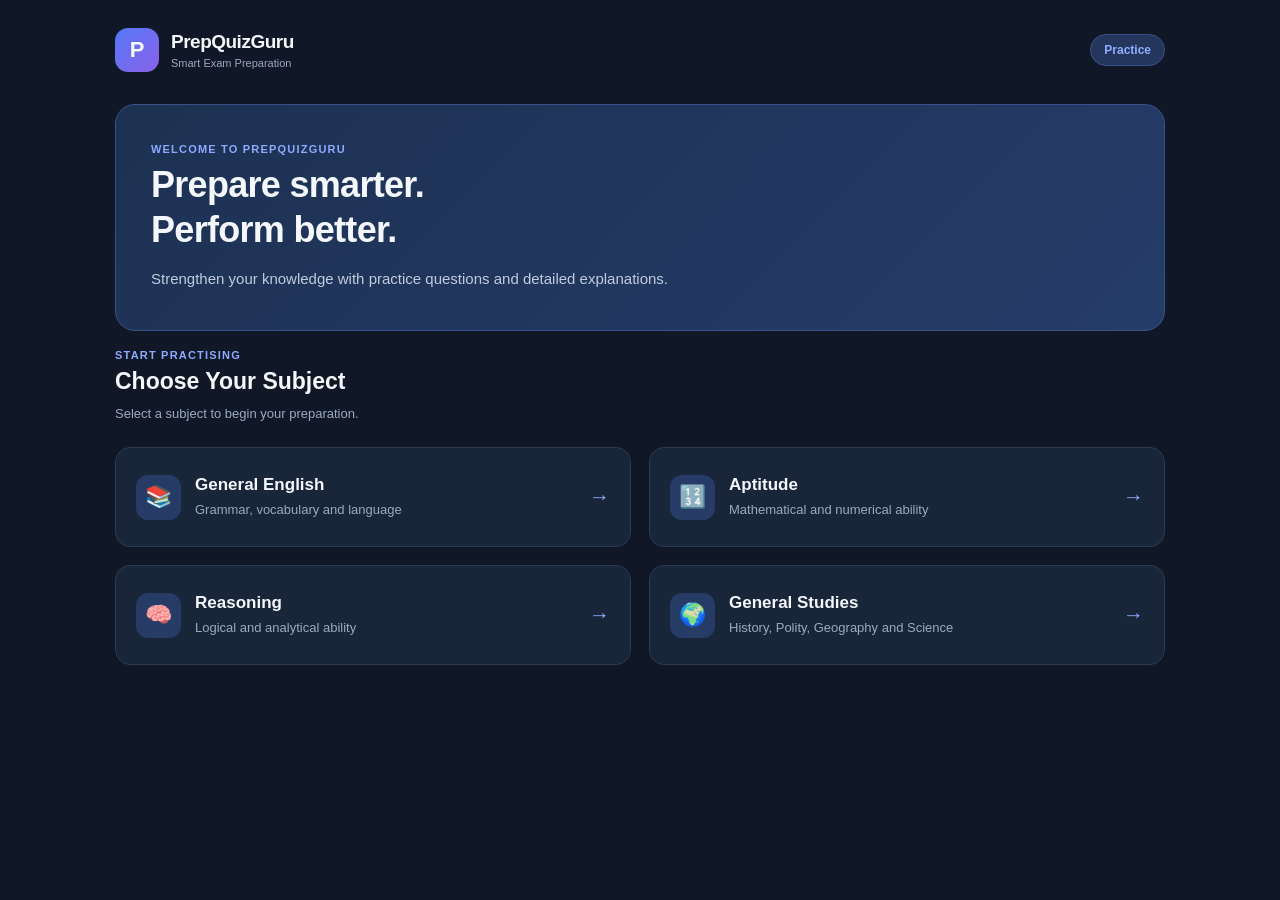
==== index.html @ 75822044 "Revert fullscreen experiment" ====
<head>
    <meta charset="UTF-8">
    <meta name="viewport" content="width=device-width, initial-scale=1.0">
    <meta name="theme-color" content="#101827">

    <title>PrepQuizGuru</title>

    <script src="https://telegram.org/js/telegram-web-app.js"></script>

    <link rel="stylesheet" href="style.css">
</head>
<body>

<div class="app-container">

    <header class="header">
        <div class="brand">
            <div class="brand-icon">P</div>
            <div>
                <h1>PrepQuizGuru</h1>
                <p>Smart Exam Preparation</p>
            </div>
        </div>

        <div class="exam-badge">Practice</div>
    </header>


    <!-- HOME SCREEN -->

    <main id="home-screen">

        <section class="welcome-section">
            <p class="category-label">WELCOME TO PREPQUIZGURU</p>

            <h2>Prepare smarter.<br>Perform better.</h2>

            <p class="welcome-description">
                Strengthen your knowledge with practice questions
                and detailed explanations.
            </p>
        </section>

        <section class="selection-heading">
            <p class="category-label">START PRACTISING</p>
            <h2>Choose Your Subject</h2>
            <p>Select a subject to begin your preparation.</p>
        </section>

        <div class="selection-list">

            <button class="selection-card" data-subject="General English">
                <span class="selection-icon">📚</span>
                <span class="selection-content">
                    <strong>General English</strong>
                    <small>Grammar, vocabulary and language</small>
                </span>
                <span class="selection-arrow">→</span>
            </button>

            <button class="selection-card" data-subject="Aptitude">
                <span class="selection-icon">🔢</span>
                <span class="selection-content">
                    <strong>Aptitude</strong>
                    <small>Mathematical and numerical ability</small>
                </span>
                <span class="selection-arrow">→</span>
            </button>

            <button class="selection-card" data-subject="Reasoning">
                <span class="selection-icon">🧠</span>
                <span class="selection-content">
                    <strong>Reasoning</strong>
                    <small>Logical and analytical ability</small>
                </span>
                <span class="selection-arrow">→</span>
            </button>

            <button class="selection-card" data-subject="General Studies">
                <span class="selection-icon">🌍</span>
                <span class="selection-content">
                    <strong>General Studies</strong>
                    <small>History, Polity, Geography and Science</small>
                </span>
                <span class="selection-arrow">→</span>
            </button>

        </div>

    </main>


    <!-- QUIZ SCREEN -->

    <main id="quiz-screen" class="hidden">

        <section class="quiz-info">
            <div>
                <p class="category-label" id="quiz-category">
                    GENERAL ENGLISH
                </p>
                <h2>Practice Test</h2>
            </div>

            <div class="question-count" id="question-count">
                1 / 10
            </div>
        </section>

        <section class="progress-section">
            <div class="progress-details">
                <span>Progress</span>
                <span id="progress-percent">10%</span>
            </div>

            <div class="progress-track">
                <div id="progress-fill"></div>
            </div>
        </section>

        <section class="question-card">

            <div class="question-number" id="question-number">
                QUESTION 01
            </div>

            <h2 id="question-text">Loading question...</h2>

            <div class="options" id="options-container"></div>

            <div id="feedback-container"></div>

        </section>

        <section class="navigator-section">

            <div class="navigator-heading">
                <h3>Question Navigator</h3>
                <span id="answered-count">0 answered</span>
            </div>

            <div class="question-grid" id="question-grid"></div>

            <div class="navigator-legend">
                <span><i class="dot answered-dot"></i> Answered</span>
                <span><i class="dot current-dot"></i> Current</span>
                <span><i class="dot unanswered-dot"></i> Unanswered</span>
            </div>

        </section>

        <section class="navigation-buttons">

            <button id="previous-btn" class="secondary-btn">
                ← Previous
            </button>

            <button id="next-btn" class="primary-btn">
                Next →
            </button>

        </section>

        <button id="finish-btn" class="finish-btn">
            Submit Test
        </button>

    </main>


    <!-- RESULT SCREEN -->

    <section id="result-screen" class="hidden">

        <div class="result-icon">🏆</div>

        <h2>Test Completed!</h2>

        <p class="result-subtitle">
            Here is your performance summary.
        </p>

        <div class="result-score" id="result-score">0 / 10</div>

        <div class="result-details">

            <div>
                <strong id="correct-count">0</strong>
                <span>Correct</span>
            </div>

            <div>
                <strong id="wrong-count">0</strong>
                <span>Wrong</span>
            </div>

            <div>
                <strong id="unanswered-count">0</strong>
                <span>Unanswered</span>
            </div>

        </div>

        <h3 id="accuracy-text">Accuracy: 0%</h3>

        <button id="review-btn" class="primary-btn">
            Review Answers
        </button>

    </section>

</div>

<script src="app.js"></script>

</body>
</html>
---- style.css ----
:root {
    --background: #101827;
    --card: #192538;
    --card-light: #223249;
    --primary: #5578f7;
    --primary-light: #304b91;
    --text: #f4f7fc;
    --muted: #9baac0;
    --green: #27c58b;
    --red: #f16c78;
    --border: #2c3b50;
}

* {
    margin: 0;
    padding: 0;
    box-sizing: border-box;
}

body {
    background: var(--background);
    color: var(--text);
    font-family: Arial, sans-serif;
    min-height: 100vh;
    padding: 18px;
}

button {
    font-family: inherit;
    cursor: pointer;
}

.app-container {
    width: 100%;
    max-width: 650px;
    margin: auto;
    padding-bottom: 30px;
}

/* Header */

.header {
    display: flex;
    align-items: center;
    justify-content: space-between;
    margin-bottom: 32px;
}

.brand {
    display: flex;
    align-items: center;
    gap: 12px;
}

.brand-icon {
    width: 44px;
    height: 44px;
    background: linear-gradient(135deg, #5578f7, #8a61e9);
    border-radius: 13px;
    display: grid;
    place-items: center;
    font-size: 22px;
    font-weight: bold;
}

.brand h1 {
    font-size: 19px;
    letter-spacing: -0.5px;
}

.brand p {
    color: var(--muted);
    font-size: 11px;
    margin-top: 4px;
}

.exam-badge {
    background: #24365b;
    color: #91adff;
    border: 1px solid #38518a;
    padding: 8px 13px;
    border-radius: 20px;
    font-size: 12px;
    font-weight: bold;
}

/* Quiz information */

.quiz-info {
    display: flex;
    align-items: center;
    justify-content: space-between;
    margin-bottom: 22px;
}

.category-label {
    color: #8eaaff;
    font-size: 11px;
    font-weight: bold;
    letter-spacing: 1.2px;
    margin-bottom: 7px;
}

.quiz-info h2 {
    font-size: 22px;
}

.question-count {
    background: var(--card);
    padding: 9px 13px;
    border-radius: 10px;
    font-size: 13px;
    color: var(--muted);
}

/* Progress */

.progress-section {
    margin-bottom: 24px;
}

.progress-details {
    display: flex;
    justify-content: space-between;
    font-size: 12px;
    color: var(--muted);
    margin-bottom: 9px;
}

.progress-track {
    width: 100%;
    height: 7px;
    background: #28374a;
    border-radius: 20px;
    overflow: hidden;
}

#progress-fill {
    width: 10%;
    height: 100%;
    background: linear-gradient(90deg, #5578f7, #27c58b);
    border-radius: 20px;
    transition: width 0.25s ease;
}

/* Question card */

.question-card {
    background: var(--card);
    border: 1px solid var(--border);
    padding: 23px;
    border-radius: 18px;
    margin-bottom: 25px;
}

.question-number {
    display: inline-block;
    background: #263b65;
    color: #a8bdff;
    padding: 7px 11px;
    border-radius: 7px;
    font-size: 10px;
    font-weight: bold;
    letter-spacing: 1px;
    margin-bottom: 18px;
}

#question-text {
    font-size: 19px;
    line-height: 1.55;
    font-weight: 600;
    margin-bottom: 24px;
}

/* Answer options */

.options {
    display: grid;
    grid-template-columns: 1fr 1fr;
    gap: 12px;
}

.option-btn {
    display: flex;
    align-items: center;
    gap: 11px;
    text-align: left;
    min-height: 58px;
    padding: 12px;
    background: var(--card-light);
    color: var(--text);
    border: 1px solid var(--border);
    border-radius: 12px;
    font-size: 13px;
    transition: 0.2s;
}

.option-btn:hover:not(:disabled) {
    border-color: var(--primary);
    background: #293c5b;
}

.option-letter {
    min-width: 28px;
    height: 28px;
    display: grid;
    place-items: center;
    border-radius: 8px;
    background: #354760;
    font-size: 12px;
    font-weight: bold;
}

.option-btn.selected {
    border: 1px solid var(--primary);
    background: #263c6b;
}

.option-btn.correct {
    border: 1px solid var(--green);
    background: #153d37;
}

.option-btn.wrong {
    border: 1px solid var(--red);
    background: #482b38;
}

.option-btn:disabled {
    cursor: default;
}

/* Feedback */

#feedback-container {
    margin-top: 18px;
}

.feedback-box {
    padding: 15px;
    background: #20354a;
    border: 1px solid var(--border);
    border-radius: 12px;
    line-height: 1.6;
    font-size: 13px;
}

.feedback-box.correct-feedback {
    border-color: var(--green);
}

.feedback-box.wrong-feedback {
    border-color: var(--red);
}

.feedback-title {
    font-weight: bold;
    margin-bottom: 8px;
}

.explanation {
    color: var(--muted);
    margin-top: 9px;
}

/* Question navigator */

.navigator-section {
    background: var(--card);
    border: 1px solid var(--border);
    border-radius: 16px;
    padding: 19px;
    margin-bottom: 20px;
}

.navigator-heading {
    display: flex;
    justify-content: space-between;
    align-items: center;
    margin-bottom: 17px;
}

.navigator-heading h3 {
    font-size: 15px;
}

.navigator-heading span {
    color: var(--muted);
    font-size: 11px;
}

.question-grid {
    display: grid;
    grid-template-columns: repeat(5, 1fr);
    gap: 10px;
}

.question-number-btn {
    height: 42px;
    border-radius: 9px;
    border: 1px solid var(--border);
    background: var(--card-light);
    color: var(--muted);
    font-size: 13px;
    font-weight: bold;
}

.question-number-btn.answered {
    background: #17473c;
    color: #55e0ad;
    border-color: #26775f;
}

.question-number-btn.current {
    background: var(--primary);
    color: white;
    border-color: var(--primary);
}

.navigator-legend {
    display: flex;
    flex-wrap: wrap;
    gap: 15px;
    margin-top: 18px;
    color: var(--muted);
    font-size: 10px;
}

.navigator-legend span {
    display: flex;
    align-items: center;
    gap: 6px;
}

.dot {
    width: 8px;
    height: 8px;
    border-radius: 50%;
    display: inline-block;
}

.answered-dot {
    background: var(--green);
}

.current-dot {
    background: var(--primary);
}

.unanswered-dot {
    background: #66758a;
}

/* Navigation buttons */

.navigation-buttons {
    display: flex;
    gap: 12px;
    margin-bottom: 13px;
}

.primary-btn,
.secondary-btn,
.finish-btn {
    border: none;
    border-radius: 12px;
    min-height: 49px;
    padding: 12px 18px;
    font-size: 13px;
    font-weight: bold;
}

.primary-btn {
    flex: 1;
    background: var(--primary);
    color: white;
}

.primary-btn:disabled,
.secondary-btn:disabled {
    opacity: 0.4;
    cursor: not-allowed;
}

.secondary-btn {
    flex: 1;
    background: var(--card-light);
    color: var(--text);
    border: 1px solid var(--border);
}

.finish-btn {
    width: 100%;
    background: #17473c;
    color: #55e0ad;
    border: 1px solid #26775f;
}

/* Result screen */

#result-screen {
    text-align: center;
    background: var(--card);
    border: 1px solid var(--border);
    border-radius: 20px;
    padding: 30px 20px;
}

.result-icon {
    font-size: 55px;
    margin-bottom: 15px;
}

#result-screen h2 {
    font-size: 24px;
}

.result-subtitle {
    color: var(--muted);
    font-size: 13px;
    margin-top: 9px;
}

.result-score {
    font-size: 38px;
    font-weight: bold;
    margin: 28px 0;
    color: #8eaaff;
}

.result-details {
    display: grid;
    grid-template-columns: repeat(3, 1fr);
    gap: 9px;
    margin-bottom: 25px;
}

.result-details div {
    background: var(--card-light);
    border-radius: 12px;
    padding: 14px 5px;
}

.result-details strong {
    display: block;
    font-size: 22px;
    margin-bottom: 6px;
}

.result-details span {
    font-size: 10px;
    color: var(--muted);
}

#accuracy-text {
    margin-bottom: 22px;
    font-size: 17px;
}

.hidden {
    display: none !important;
}

/* Small screens */

@media (max-width: 420px) {
    body {
        padding: 13px;
    }

    .question-card {
        padding: 17px;
    }

    #question-text {
        font-size: 17px;
    }

    .option-btn {
        font-size: 12px;
        padding: 10px 8px;
    }

    .question-grid {
        gap: 7px;
    }

    .question-number-btn {
        height: 39px;
    }
}

/* =================================
   HOME AND EXAM SELECTION SCREENS
================================= */

.welcome-section {
    background: linear-gradient(135deg, #1d3152, #263c69);
    border: 1px solid #38518a;
    border-radius: 20px;
    padding: 27px 22px;
    margin-bottom: 18px;
}

.welcome-section h2 {
    font-size: 29px;
    line-height: 1.25;
    margin-bottom: 14px;
    letter-spacing: -0.7px;
}

.welcome-description {
    color: #c0cce0;
    font-size: 13px;
    line-height: 1.7;
}

.home-features {
    display: grid;
    grid-template-columns: repeat(3, 1fr);
    gap: 9px;
    margin-bottom: 22px;
}

.feature-item {
    background: var(--card);
    border: 1px solid var(--border);
    border-radius: 12px;
    padding: 14px 7px;
    text-align: center;
}

.feature-item strong {
    display: block;
    font-size: 22px;
    margin-bottom: 9px;
}

.feature-item span {
    color: var(--muted);
    font-size: 10px;
    line-height: 1.4;
}


/* Selection headings */

.selection-heading {
    margin-bottom: 23px;
}

.selection-heading h2 {
    font-size: 23px;
    margin-bottom: 9px;
}

.selection-heading > p:last-child {
    color: var(--muted);
    font-size: 13px;
    line-height: 1.6;
}


/* Exam and subject cards */

.selection-list {
    display: grid;
    gap: 13px;
    margin-bottom: 22px;
}

.selection-card {
    display: flex;
    align-items: center;
    width: 100%;
    min-height: 82px;
    padding: 15px;
    gap: 14px;
    background: var(--card);
    color: var(--text);
    border: 1px solid var(--border);
    border-radius: 15px;
    text-align: left;
    transition: 0.2s ease;
}

.selection-card:hover {
    border-color: var(--primary);
    background: var(--card-light);
    transform: translateY(-2px);
}

.selection-icon {
    width: 45px;
    height: 45px;
    min-width: 45px;
    display: grid;
    place-items: center;
    background: #263b65;
    border-radius: 12px;
    font-size: 22px;
}

.selection-content {
    display: flex;
    flex-direction: column;
    gap: 6px;
    flex: 1;
}

.selection-content strong {
    font-size: 15px;
}

.selection-content small {
    color: var(--muted);
    font-size: 11px;
    line-height: 1.4;
}

.selection-arrow {
    color: #8eaaff;
    font-size: 21px;
}

.coming-soon {
    color: #f0c674 !important;
    font-weight: bold;
}


/* Back buttons */

.back-btn {
    width: 100%;
    margin-top: 3px;
}


/* Mobile adjustments */

@media (max-width: 420px) {

    .welcome-section {
        padding: 23px 17px;
    }

    .welcome-section h2 {
        font-size: 26px;
    }

    .home-features {
        gap: 7px;
    }

    .feature-item {
        padding: 12px 5px;
    }

    .feature-item span {
        font-size: 9px;
    }

    .selection-card {
        padding: 13px;
        gap: 11px;
    }

    .selection-content strong {
        font-size: 14px;
    }
}

/* =================================
   DESKTOP LAYOUT
================================= */

@media (min-width: 480px) {

    body {
        padding: 28px 36px;
    }

    .app-container {
        max-width: 1050px;
    }

    .welcome-section {
        padding: 38px 35px;
    }

    .welcome-section h2 {
        font-size: 36px;
    }

    .welcome-description {
        font-size: 15px;
        max-width: 700px;
    }

    .selection-list {
        grid-template-columns: repeat(2, minmax(0, 1fr));
        gap: 18px;
    }

    .selection-card {
        min-height: 100px;
        padding: 20px;
    }

    .selection-content strong {
        font-size: 17px;
    }

    .selection-content small {
        font-size: 13px;
    }

    .question-grid {
        grid-template-columns: repeat(10, minmax(0, 1fr));
        gap: 10px;
    }

    .question-number-btn {
        height: 46px;
    }

    .question-card {
        padding: 30px;
    }

    #question-text {
        font-size: 21px;
    }

    .option-btn {
        min-height: 65px;
        padding: 15px;
        font-size: 15px;
    }

    .primary-btn,
    .secondary-btn,
    .finish-btn {
        min-height: 54px;
        font-size: 14px;
    }
}
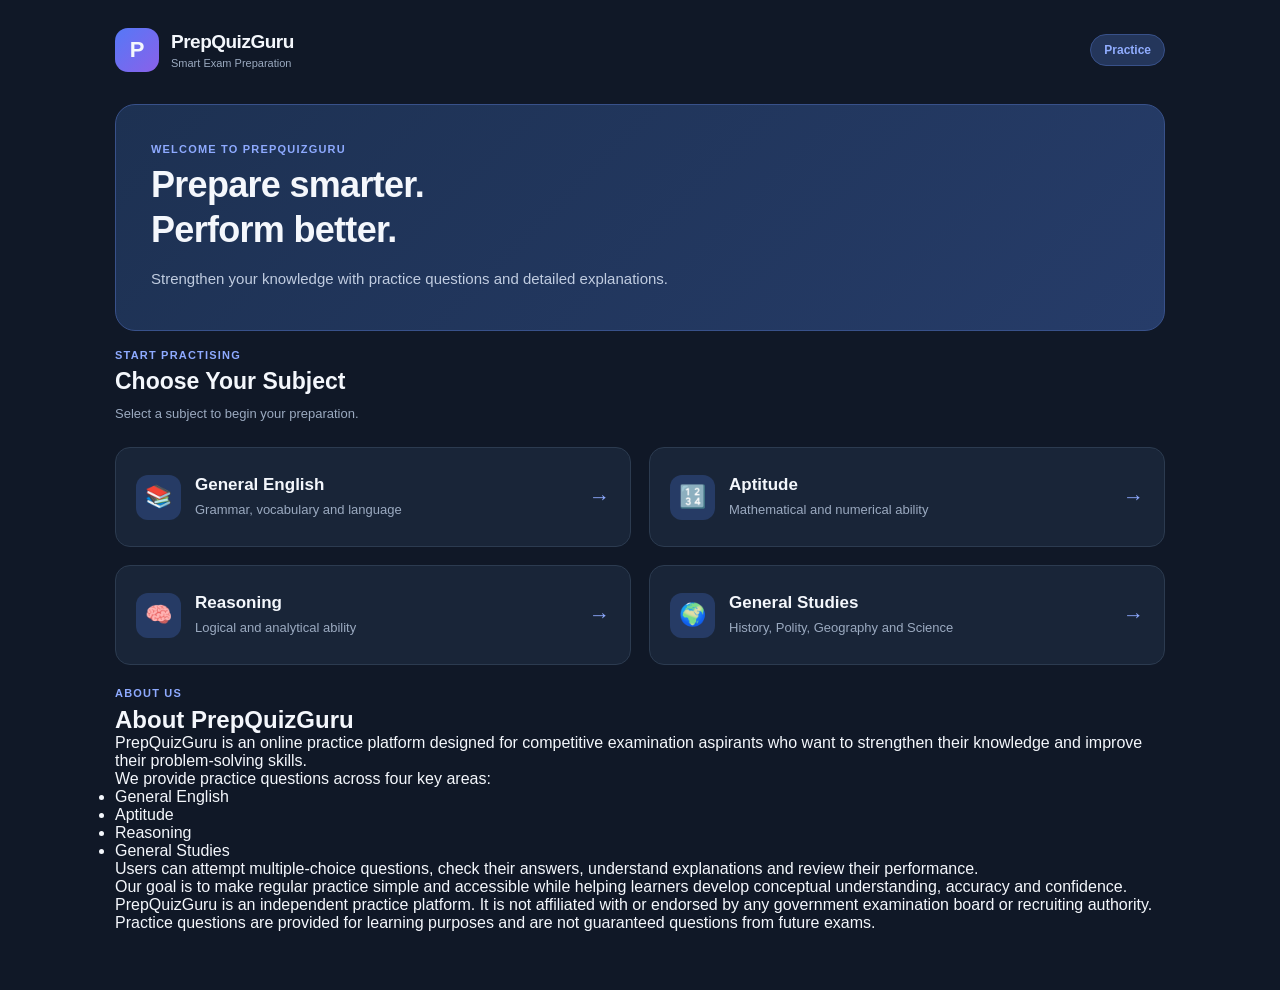
==== commit 363d7304: "added about section" ====
--- a/index.html
+++ b/index.html
@@ -86,6 +86,48 @@
             </button>
 
         </div>
+        
+        <!-- ABOUT PREPQUIZGURU -->
+        <section class="about-section">
+            <p class="category-label">ABOUT US</p>
+            <h2>About PrepQuizGuru</h2>
+
+            <p>
+                PrepQuizGuru is an online practice platform designed
+                for competitive examination aspirants who want to
+                strengthen their knowledge and improve their
+                problem-solving skills.
+            </p>
+
+            <p>We provide practice questions across four key areas:</p>
+
+            <ul>
+                <li>General English</li>
+                <li>Aptitude</li>
+                <li>Reasoning</li>
+                <li>General Studies</li>
+            </ul>
+
+            <p>
+                Users can attempt multiple-choice questions, check
+                their answers, understand explanations and review
+                their performance.
+            </p>
+
+            <p>
+                Our goal is to make regular practice simple and
+                accessible while helping learners develop conceptual
+                understanding, accuracy and confidence.
+            </p>
+
+            <p class="about-disclaimer">
+                PrepQuizGuru is an independent practice platform.
+                It is not affiliated with or endorsed by any
+                government examination board or recruiting authority.
+                Practice questions are provided for learning purposes
+                and are not guaranteed questions from future exams.
+            </p>
+        </section>
 
     </main>
 
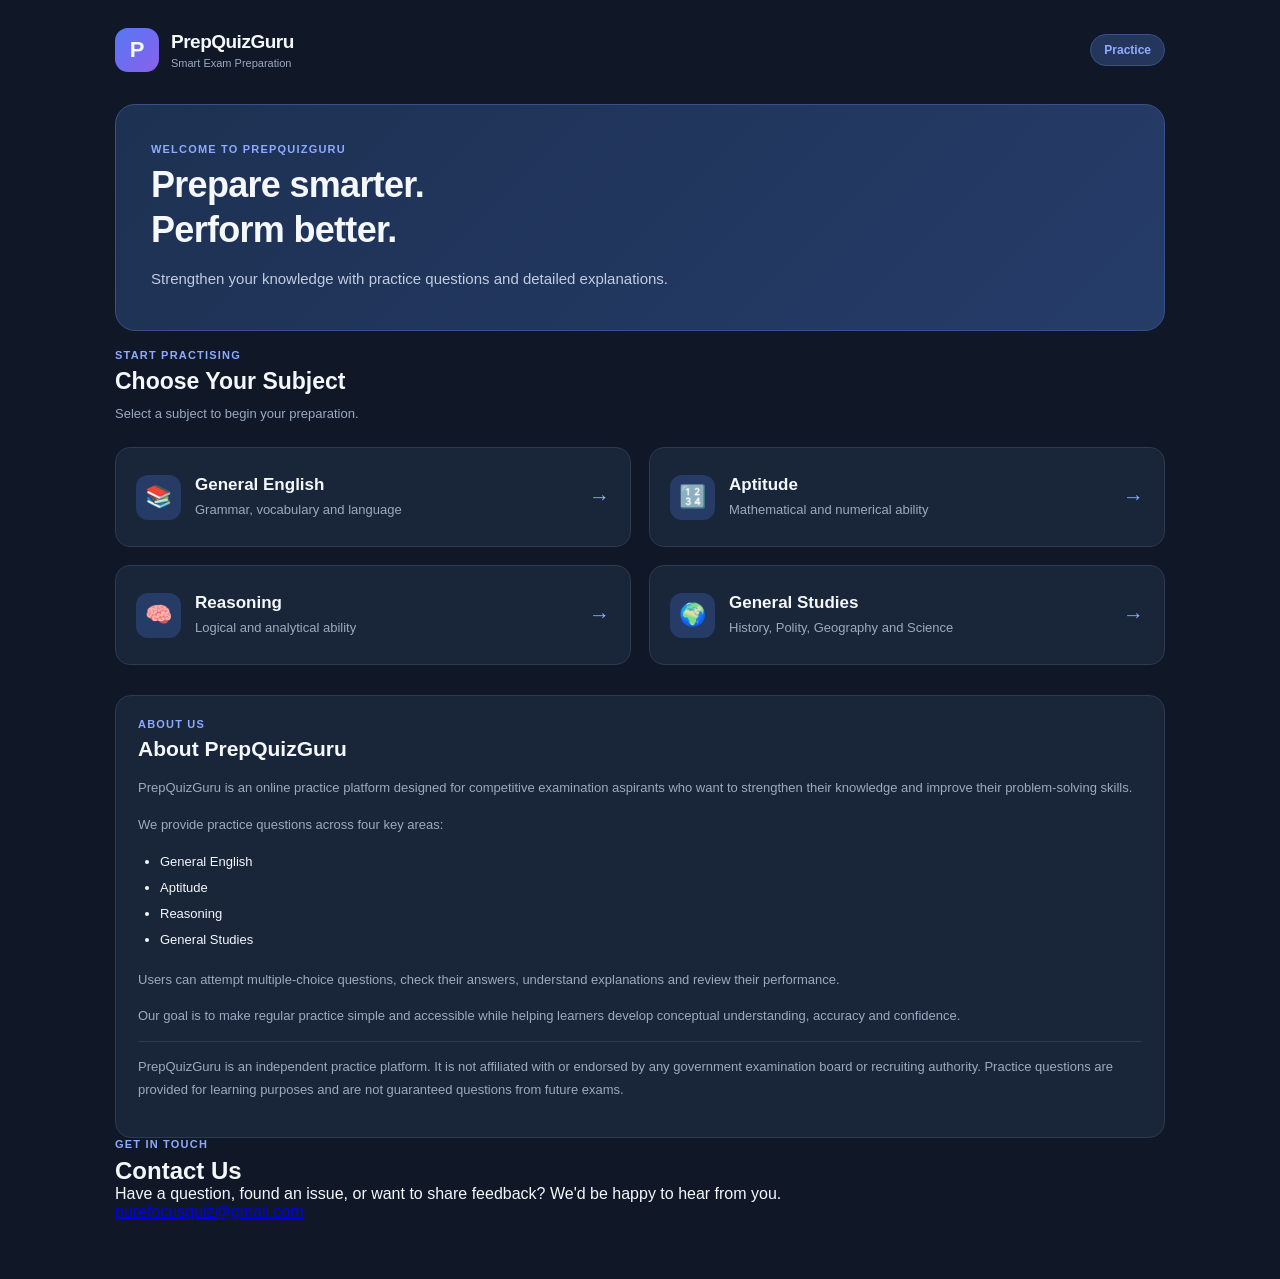
==== commit fdc4bcbe: "added contact index html" ====
--- a/index.html
+++ b/index.html
@@ -128,6 +128,23 @@
                 and are not guaranteed questions from future exams.
             </p>
         </section>
+        
+        <!-- CONTACT SECTION -->
+        <section class="contact-section">
+            <p class="category-label">GET IN TOUCH</p>
+            <h2>Contact Us</h2>
+
+            <p>
+                Have a question, found an issue, or want to share
+                feedback? We'd be happy to hear from you.
+            </p>
+
+            <a href="mailto:purefocusquiz@gmail.com"
+               class="contact-email">
+                purefocusquiz@gmail.com
+            </a>
+        </section>
+
 
     </main>
 
--- a/style.css
+++ b/style.css
@@ -747,3 +747,40 @@
         font-size: 14px;
     }
 }
+
+/* About section */
+
+.about-section {
+    background: var(--card);
+    border: 1px solid var(--border);
+    border-radius: 16px;
+    padding: 22px;
+    margin-top: 30px;
+}
+
+.about-section h2 {
+    font-size: 21px;
+    margin-bottom: 15px;
+}
+
+.about-section p:not(.category-label) {
+    color: var(--muted);
+    font-size: 13px;
+    line-height: 1.8;
+    margin-bottom: 13px;
+}
+
+.about-section ul {
+    padding-left: 22px;
+    margin: 10px 0 15px;
+    color: var(--text);
+    font-size: 13px;
+    line-height: 2;
+}
+
+.about-section .about-disclaimer {
+    border-top: 1px solid var(--border);
+    padding-top: 13px;
+    margin-bottom: 0;
+    font-size: 11px;
+}
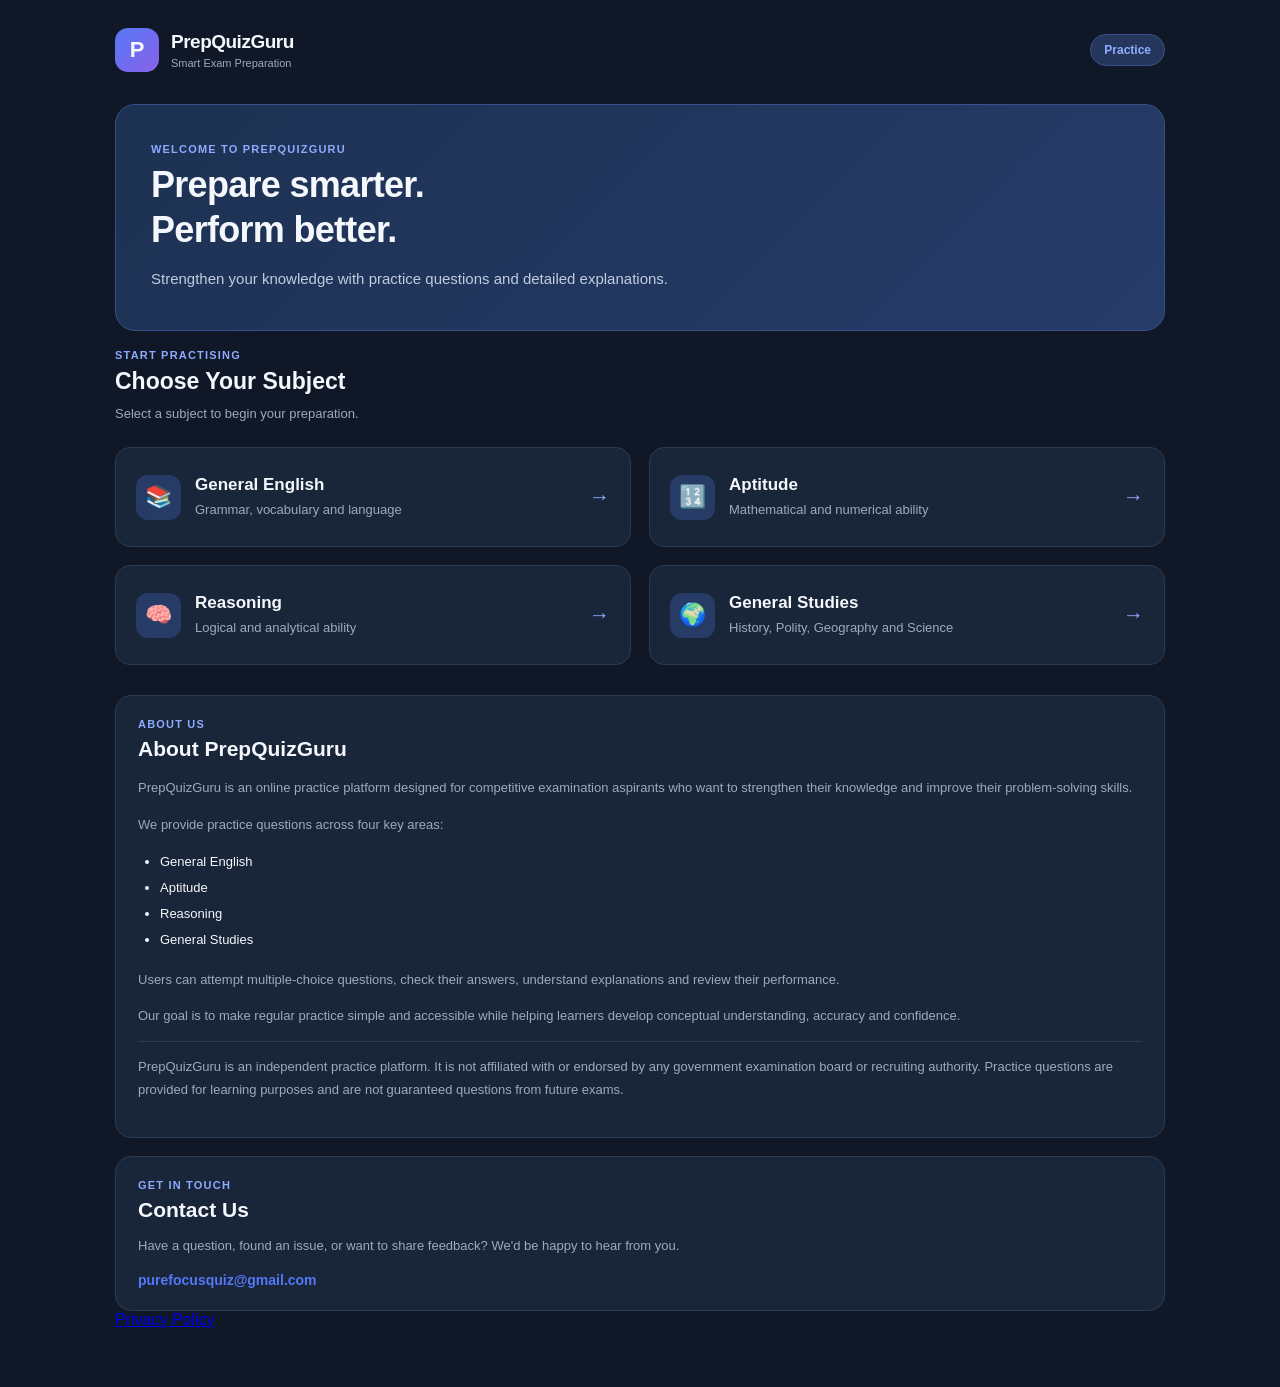
==== commit 98d54c21: "lined privacy page in index.html" ====
--- a/index.html
+++ b/index.html
@@ -144,6 +144,10 @@
                 purefocusquiz@gmail.com
             </a>
         </section>
+        <!-- PRIVACY POLICY LINK -->
+        <section class="privacy-link-section">
+            <a href="privacy.html">Privacy Policy</a>
+        </section>
 
 
     </main>
--- a/style.css
+++ b/style.css
@@ -784,3 +784,37 @@
     margin-bottom: 0;
     font-size: 11px;
 }
+
+/* Contact section */
+
+.contact-section {
+    background: var(--card);
+    border: 1px solid var(--border);
+    border-radius: 16px;
+    padding: 22px;
+    margin-top: 18px;
+}
+
+.contact-section h2 {
+    font-size: 21px;
+    margin-bottom: 12px;
+}
+
+.contact-section p:not(.category-label) {
+    color: var(--muted);
+    font-size: 13px;
+    line-height: 1.8;
+    margin-bottom: 15px;
+}
+
+.contact-email {
+    color: var(--primary);
+    font-size: 14px;
+    font-weight: 600;
+    text-decoration: none;
+    overflow-wrap: anywhere;
+}
+
+.contact-email:hover {
+    text-decoration: underline;
+}
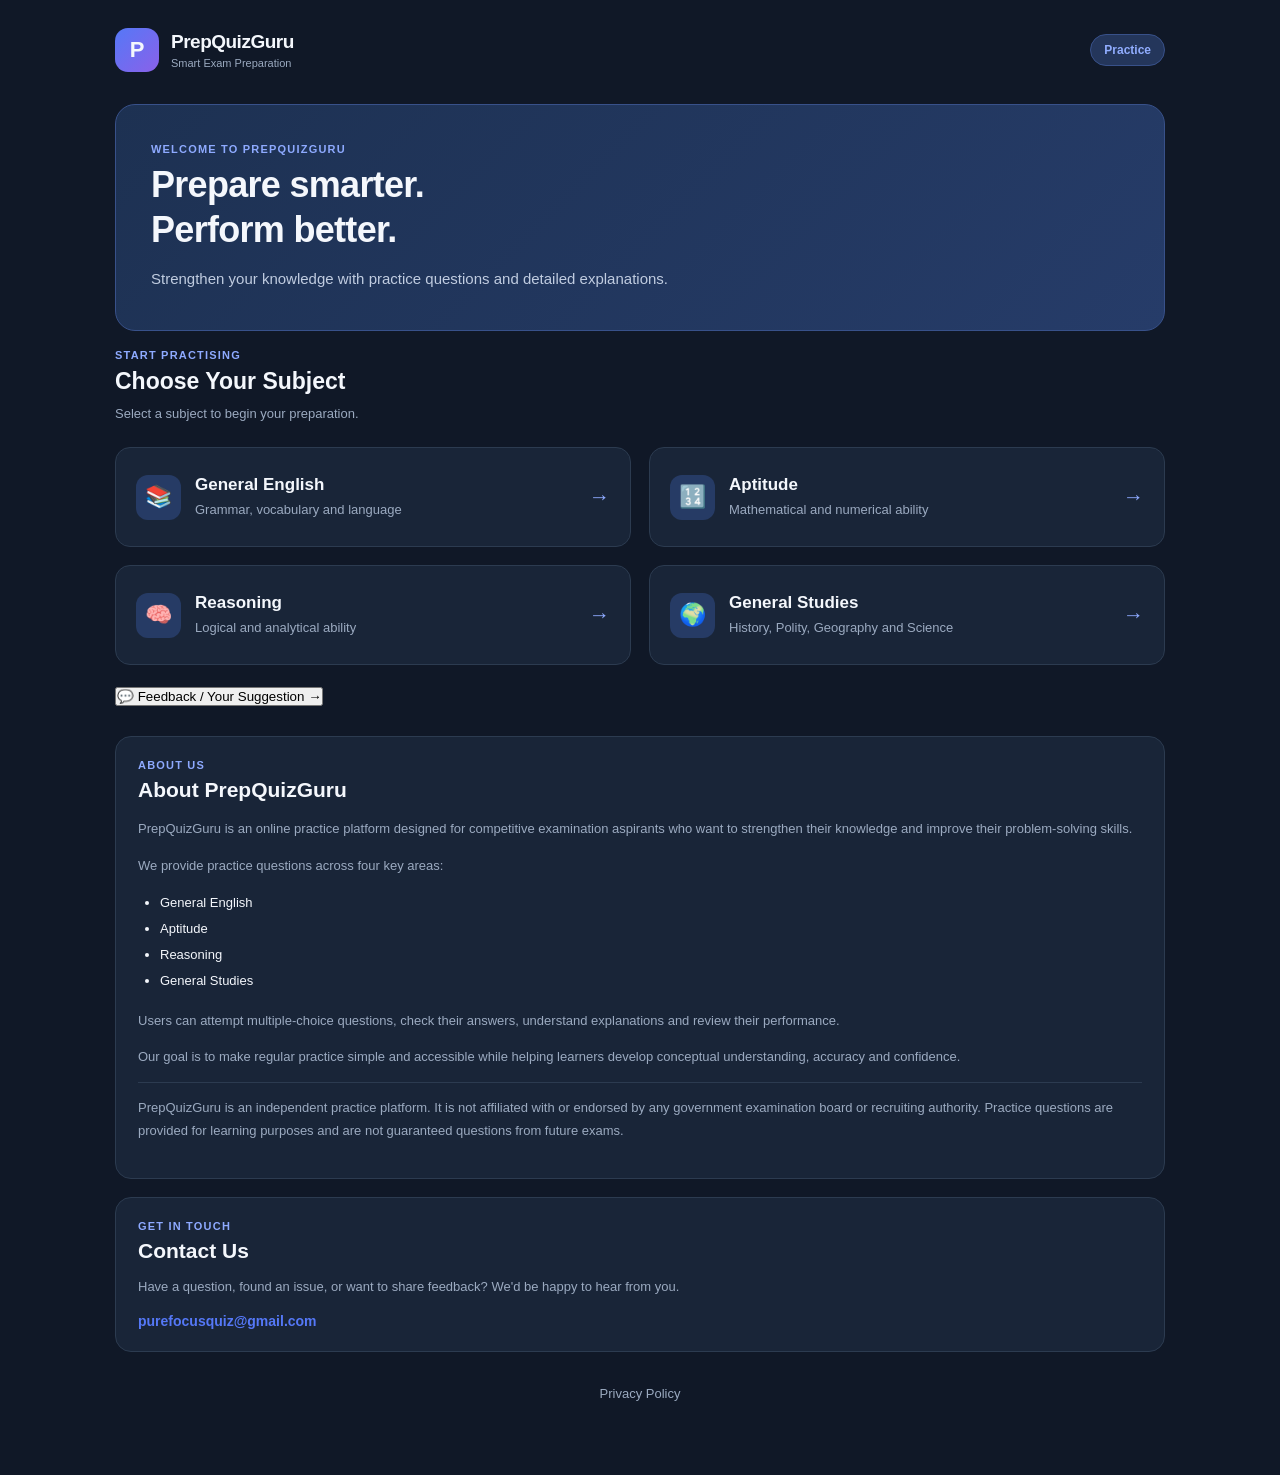
==== commit df2b4e7c: "addded feedback" ====
--- a/index.html
+++ b/index.html
@@ -86,6 +86,15 @@
             </button>
 
         </div>
+
+        <!-- FEEDBACK BUTTON -->
+        <section class="feedback-entry-section">
+            <button id="open-feedback-btn" class="feedback-entry-btn">
+                <span>💬</span>
+                Feedback / Your Suggestion
+                <span>→</span>
+            </button>
+        </section>
         
         <!-- ABOUT PREPQUIZGURU -->
         <section class="about-section">
@@ -153,6 +162,52 @@
     </main>
 
 
+    <!-- FEEDBACK SCREEN -->
+
+    <main id="feedback-screen" class="hidden">
+
+        <section class="feedback-header">
+            <p class="category-label">YOUR VOICE MATTERS</p>
+            <h2>Feedback / Your Suggestion</h2>
+
+            <p>
+                Help us improve PrepQuizGuru. Share your suggestions,
+                report an issue, or tell us about your experience.
+            </p>
+        </section>
+
+        <section class="feedback-form-card">
+
+            <label for="feedback-message">
+                Your Feedback
+            </label>
+
+            <textarea
+                id="feedback-message"
+                maxlength="2000"
+                placeholder="Write your feedback or suggestion here..."
+                rows="7"
+            ></textarea>
+
+            <p class="feedback-char-count">
+                Maximum 2000 characters
+            </p>
+
+            <div id="feedback-status"></div>
+
+            <button id="submit-feedback-btn" class="primary-btn">
+                Submit Feedback
+            </button>
+
+            <button id="feedback-back-btn" class="secondary-btn">
+                ← Back to Subjects
+            </button>
+
+        </section>
+
+    </main>
+
+
     <!-- QUIZ SCREEN -->
 
     <main id="quiz-screen" class="hidden">
--- a/style.css
+++ b/style.css
@@ -818,3 +818,24 @@
 .contact-email:hover {
     text-decoration: underline;
 }
+/* Privacy Policy Link */
+
+.privacy-link-section {
+    text-align: center;
+    margin-top: 18px;
+    padding: 16px;
+}
+
+.privacy-link-section a {
+    color: var(--muted);
+    font-size: 13px;
+    text-decoration: none;
+    transition: color 0.2s ease;
+}
+
+.privacy-link-section a:hover {
+    color: var(--primary);
+    text-decoration: underline;
+}
+
+
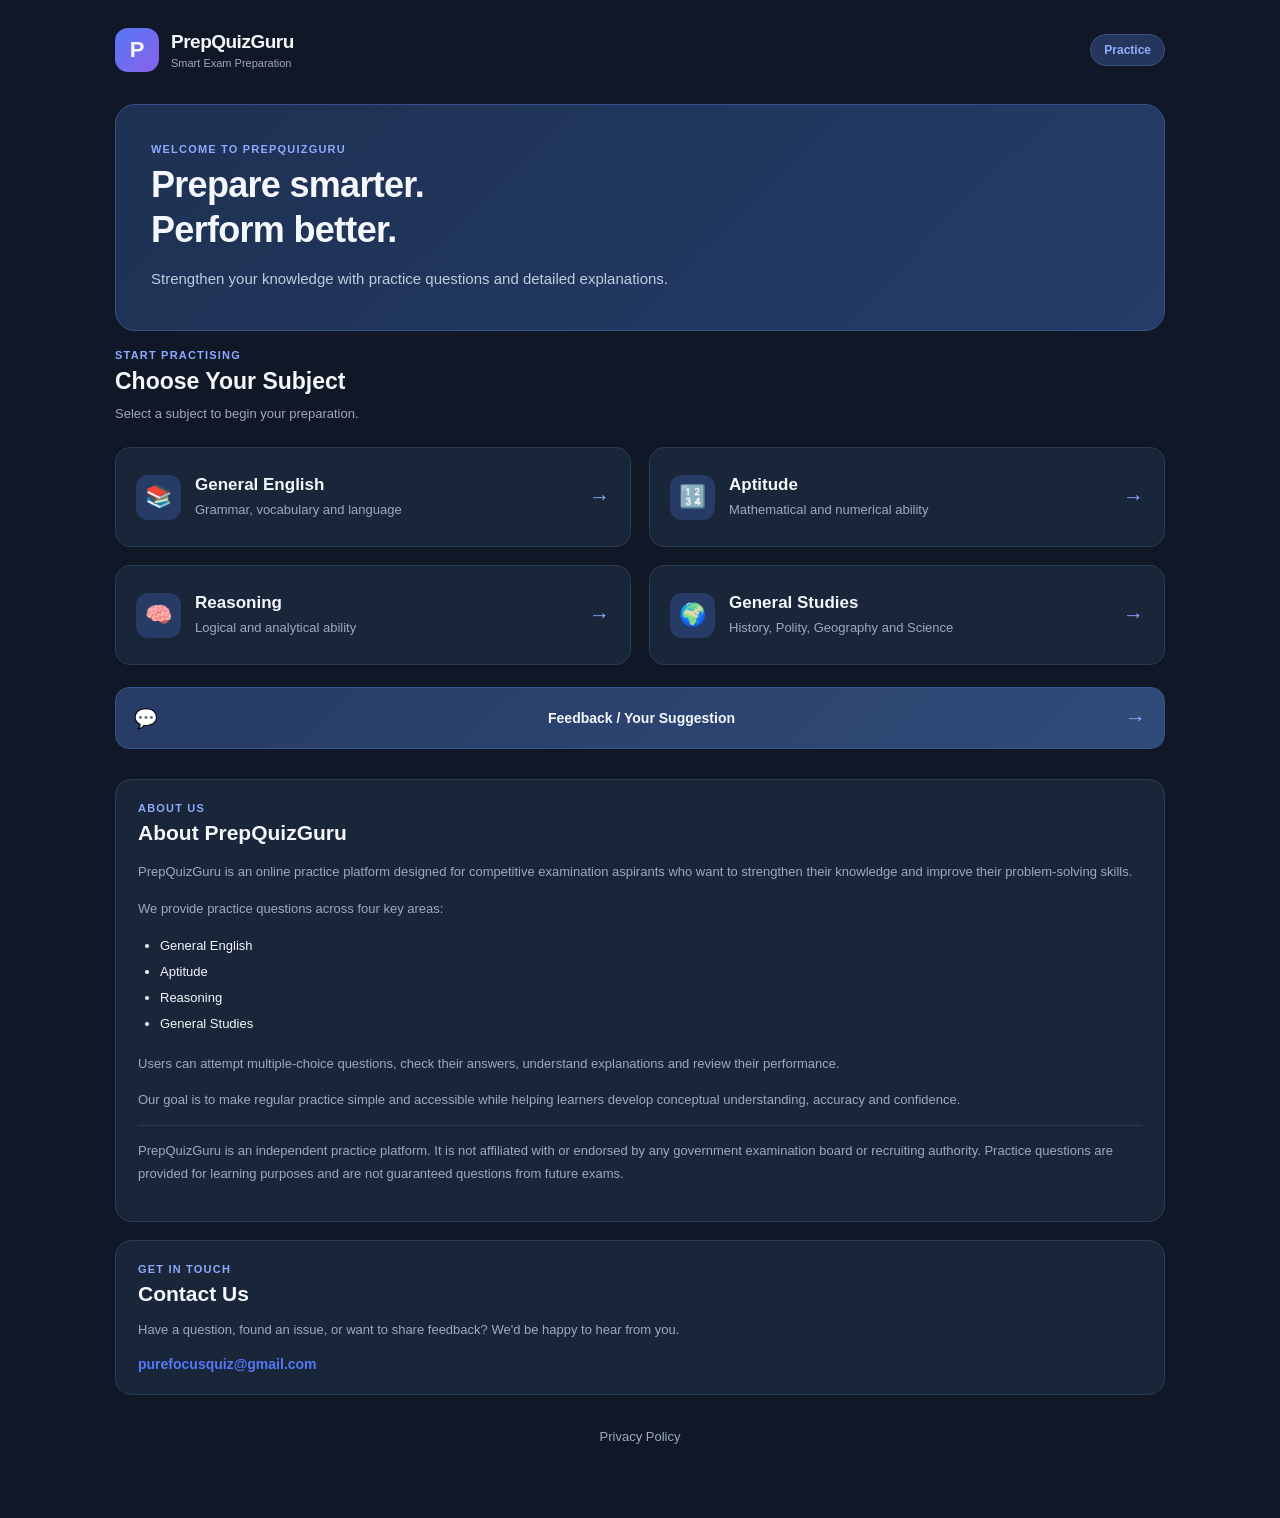
==== commit 82dd6448: "Update index.html" ====
--- a/index.html
+++ b/index.html
@@ -212,18 +212,25 @@
 
     <main id="quiz-screen" class="hidden">
 
+        
         <section class="quiz-info">
             <div>
-                <p class="category-label" id="quiz-category">
-                    GENERAL ENGLISH
-                </p>
+                <p class="category-label" id="quiz-category">GENERAL ENGLISH</p>
                 <h2>Practice Test</h2>
             </div>
-
-            <div class="question-count" id="question-count">
-                1 / 10
-            </div>
-        </section>
+        
+            <button
+                type="button"
+                id="language-toggle"
+                class="language-toggle"
+                hidden
+            >
+                தமிழ்
+            </button>
+        
+            <div class="question-count" id="question-count">1 / 10</div>
+        </section>
+
 
         <section class="progress-section">
             <div class="progress-details">
--- a/style.css
+++ b/style.css
@@ -839,3 +839,211 @@
 }
 
 
+/* =================================
+   FEEDBACK SCREEN
+================================= */
+
+/* Feedback entry button */
+
+.feedback-entry-section {
+    margin-top: 5px;
+    margin-bottom: 25px;
+}
+
+.feedback-entry-btn {
+    display: flex;
+    align-items: center;
+    justify-content: space-between;
+    gap: 12px;
+    width: 100%;
+    min-height: 62px;
+    padding: 15px 18px;
+    background: linear-gradient(135deg, #263b65, #304b78);
+    color: var(--text);
+    border: 1px solid #38518a;
+    border-radius: 14px;
+    font-size: 14px;
+    font-weight: bold;
+    text-align: left;
+    transition: 0.2s ease;
+}
+
+.feedback-entry-btn:hover {
+    border-color: var(--primary);
+    background: #30466f;
+    transform: translateY(-2px);
+}
+
+.feedback-entry-btn span:first-child {
+    font-size: 19px;
+}
+
+.feedback-entry-btn span:last-child {
+    color: #8eaaff;
+    font-size: 21px;
+}
+
+
+/* Feedback screen header */
+
+.feedback-header {
+    background: linear-gradient(135deg, #1d3152, #263c69);
+    border: 1px solid #38518a;
+    border-radius: 18px;
+    padding: 25px 22px;
+    margin-bottom: 20px;
+}
+
+.feedback-header h2 {
+    font-size: 24px;
+    line-height: 1.35;
+    margin-bottom: 12px;
+}
+
+.feedback-header > p:last-child {
+    color: #c0cce0;
+    font-size: 13px;
+    line-height: 1.7;
+}
+
+
+/* Feedback form */
+
+.feedback-form-card {
+    background: var(--card);
+    border: 1px solid var(--border);
+    border-radius: 16px;
+    padding: 22px;
+}
+
+.feedback-form-card label {
+    display: block;
+    font-size: 14px;
+    font-weight: bold;
+    margin-bottom: 12px;
+}
+
+#feedback-message {
+    display: block;
+    width: 100%;
+    min-height: 170px;
+    padding: 15px;
+    background: var(--card-light);
+    color: var(--text);
+    border: 1px solid var(--border);
+    border-radius: 12px;
+    font-family: inherit;
+    font-size: 14px;
+    line-height: 1.7;
+    resize: vertical;
+    outline: none;
+}
+
+#feedback-message::placeholder {
+    color: #8191a8;
+}
+
+#feedback-message:focus {
+    border-color: var(--primary);
+}
+
+.feedback-char-count {
+    color: var(--muted);
+    font-size: 11px;
+    text-align: right;
+    margin-top: 9px;
+    margin-bottom: 18px;
+}
+
+
+/* Submission status messages */
+
+#feedback-status {
+    display: none;
+    padding: 12px 14px;
+    margin-bottom: 15px;
+    border-radius: 10px;
+    font-size: 13px;
+    line-height: 1.6;
+}
+
+#feedback-status.success {
+    display: block;
+    color: #55e0ad;
+    background: #153d37;
+    border: 1px solid var(--green);
+}
+
+#feedback-status.error {
+    display: block;
+    color: #ff9ba5;
+    background: #482b38;
+    border: 1px solid var(--red);
+}
+
+
+/* Feedback form buttons */
+
+#submit-feedback-btn,
+#feedback-back-btn {
+    display: block;
+    width: 100%;
+    margin-top: 12px;
+    flex: none;
+}
+
+#feedback-back-btn {
+    margin-top: 10px;
+}
+
+
+/* Feedback screen mobile adjustments */
+
+@media (max-width: 420px) {
+
+    .feedback-header {
+        padding: 22px 17px;
+    }
+
+    .feedback-header h2 {
+        font-size: 21px;
+    }
+
+    .feedback-form-card {
+        padding: 17px;
+    }
+
+    #feedback-message {
+        min-height: 155px;
+        font-size: 13px;
+    }
+
+    .feedback-entry-btn {
+        font-size: 13px;
+        padding: 14px;
+    }
+}
+
+
+/* Feedback screen desktop adjustments */
+
+@media (min-width: 480px) {
+
+    .feedback-header {
+        padding: 35px;
+    }
+
+    .feedback-header h2 {
+        font-size: 29px;
+    }
+
+    .feedback-form-card {
+        padding: 30px;
+    }
+
+    #feedback-message {
+        min-height: 200px;
+        font-size: 15px;
+    }
+}
+
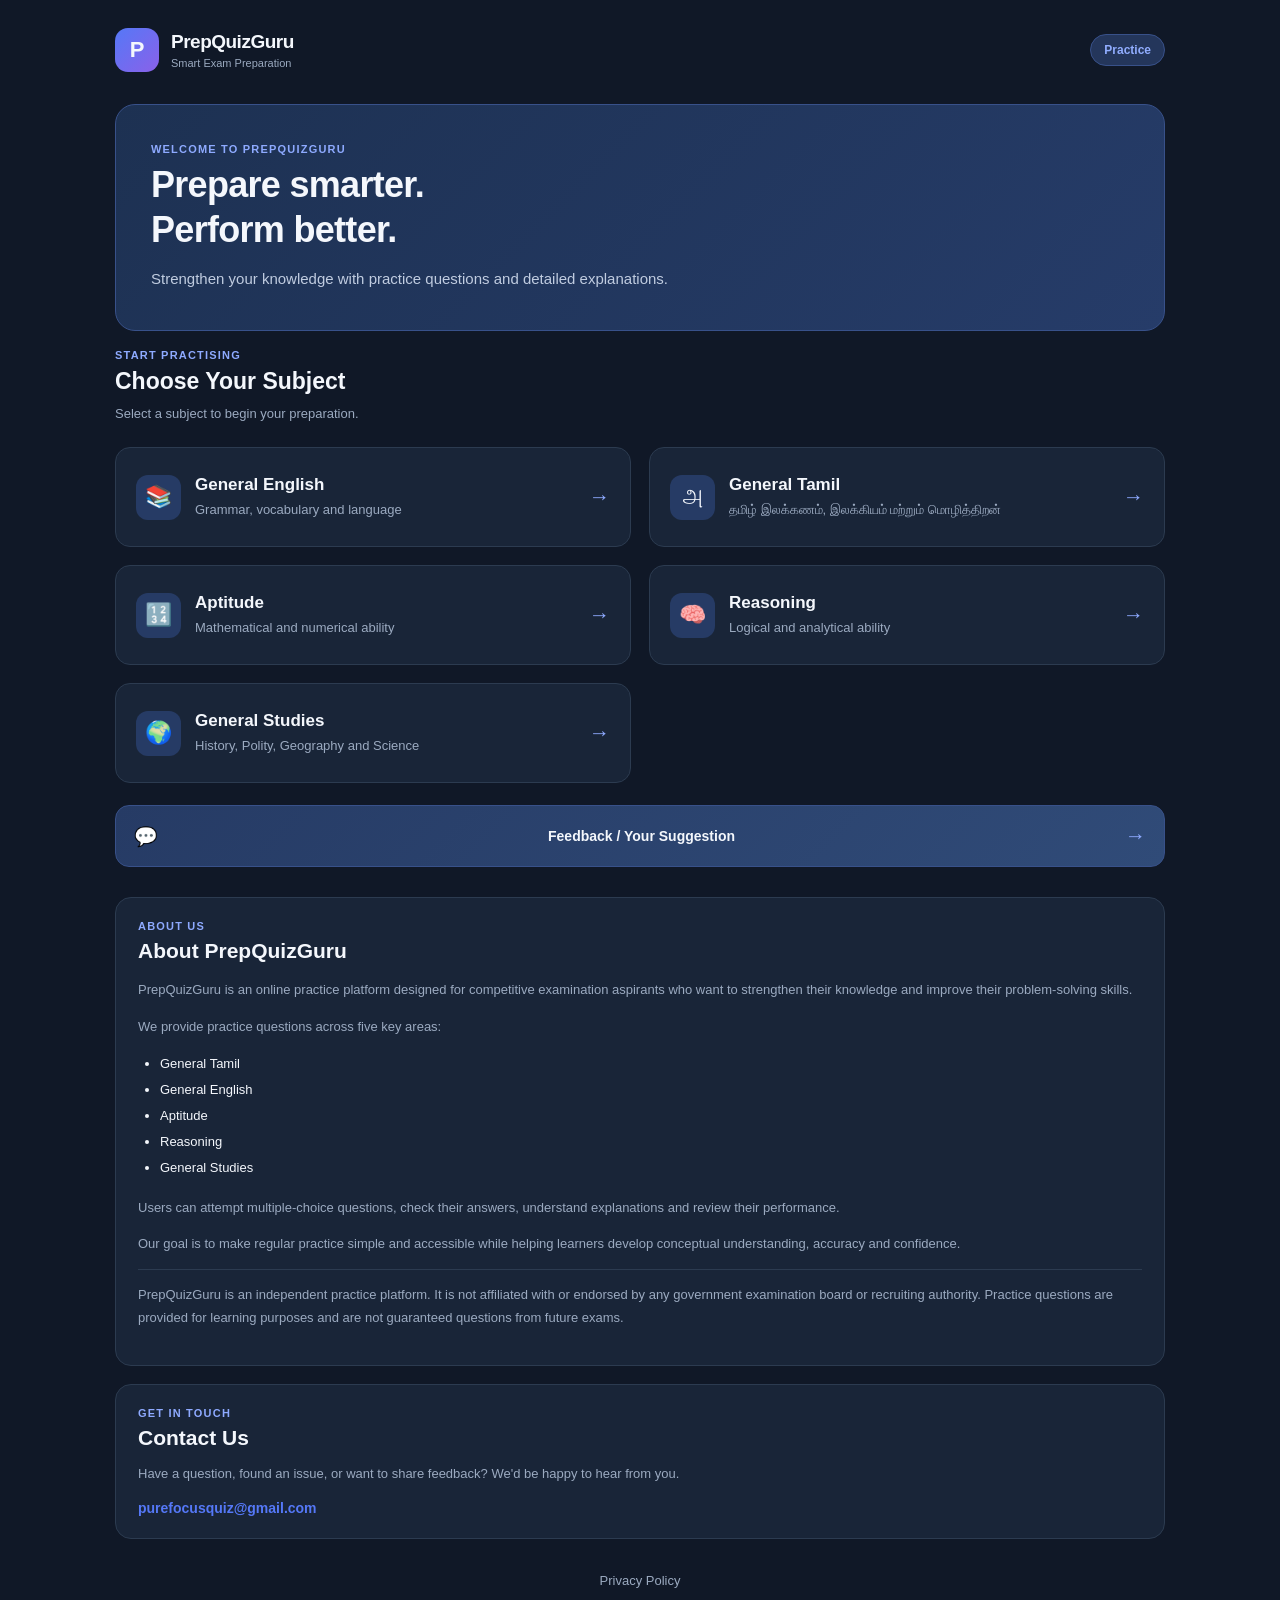
==== commit baa6c470: "added card for GT index.html" ====
--- a/index.html
+++ b/index.html
@@ -54,6 +54,15 @@
                 <span class="selection-content">
                     <strong>General English</strong>
                     <small>Grammar, vocabulary and language</small>
+                </span>
+                <span class="selection-arrow">→</span>
+            </button>
+            
+            <button class="selection-card" data-subject="General Tamil">
+                <span class="selection-icon">அ</span>
+                <span class="selection-content">
+                    <strong>General Tamil</strong>
+                    <small>தமிழ் இலக்கணம், இலக்கியம் மற்றும் மொழித்திறன்</small>
                 </span>
                 <span class="selection-arrow">→</span>
             </button>
@@ -108,9 +117,10 @@
                 problem-solving skills.
             </p>
 
-            <p>We provide practice questions across four key areas:</p>
+            <p>We provide practice questions across five key areas:</p>
 
             <ul>
+                <li>General Tamil</li>
                 <li>General English</li>
                 <li>Aptitude</li>
                 <li>Reasoning</li>
--- a/style.css
+++ b/style.css
@@ -1047,3 +1047,31 @@
     }
 }
 
+
+/* English / Tamil language toggle */
+.language-toggle {
+    padding: 9px 16px;
+    border: 1px solid #5578f7;
+    border-radius: 8px;
+    background: #192538;
+    color: #ffffff;
+    font-size: 14px;
+    font-weight: 600;
+    cursor: pointer;
+    white-space: nowrap;
+    transition: background 0.2s ease;
+}
+
+.language-toggle:hover {
+    background: #263b65;
+}
+
+.language-toggle:active {
+    transform: scale(0.97);
+}
+
+.language-toggle[hidden] {
+    display: none;
+}
+
+
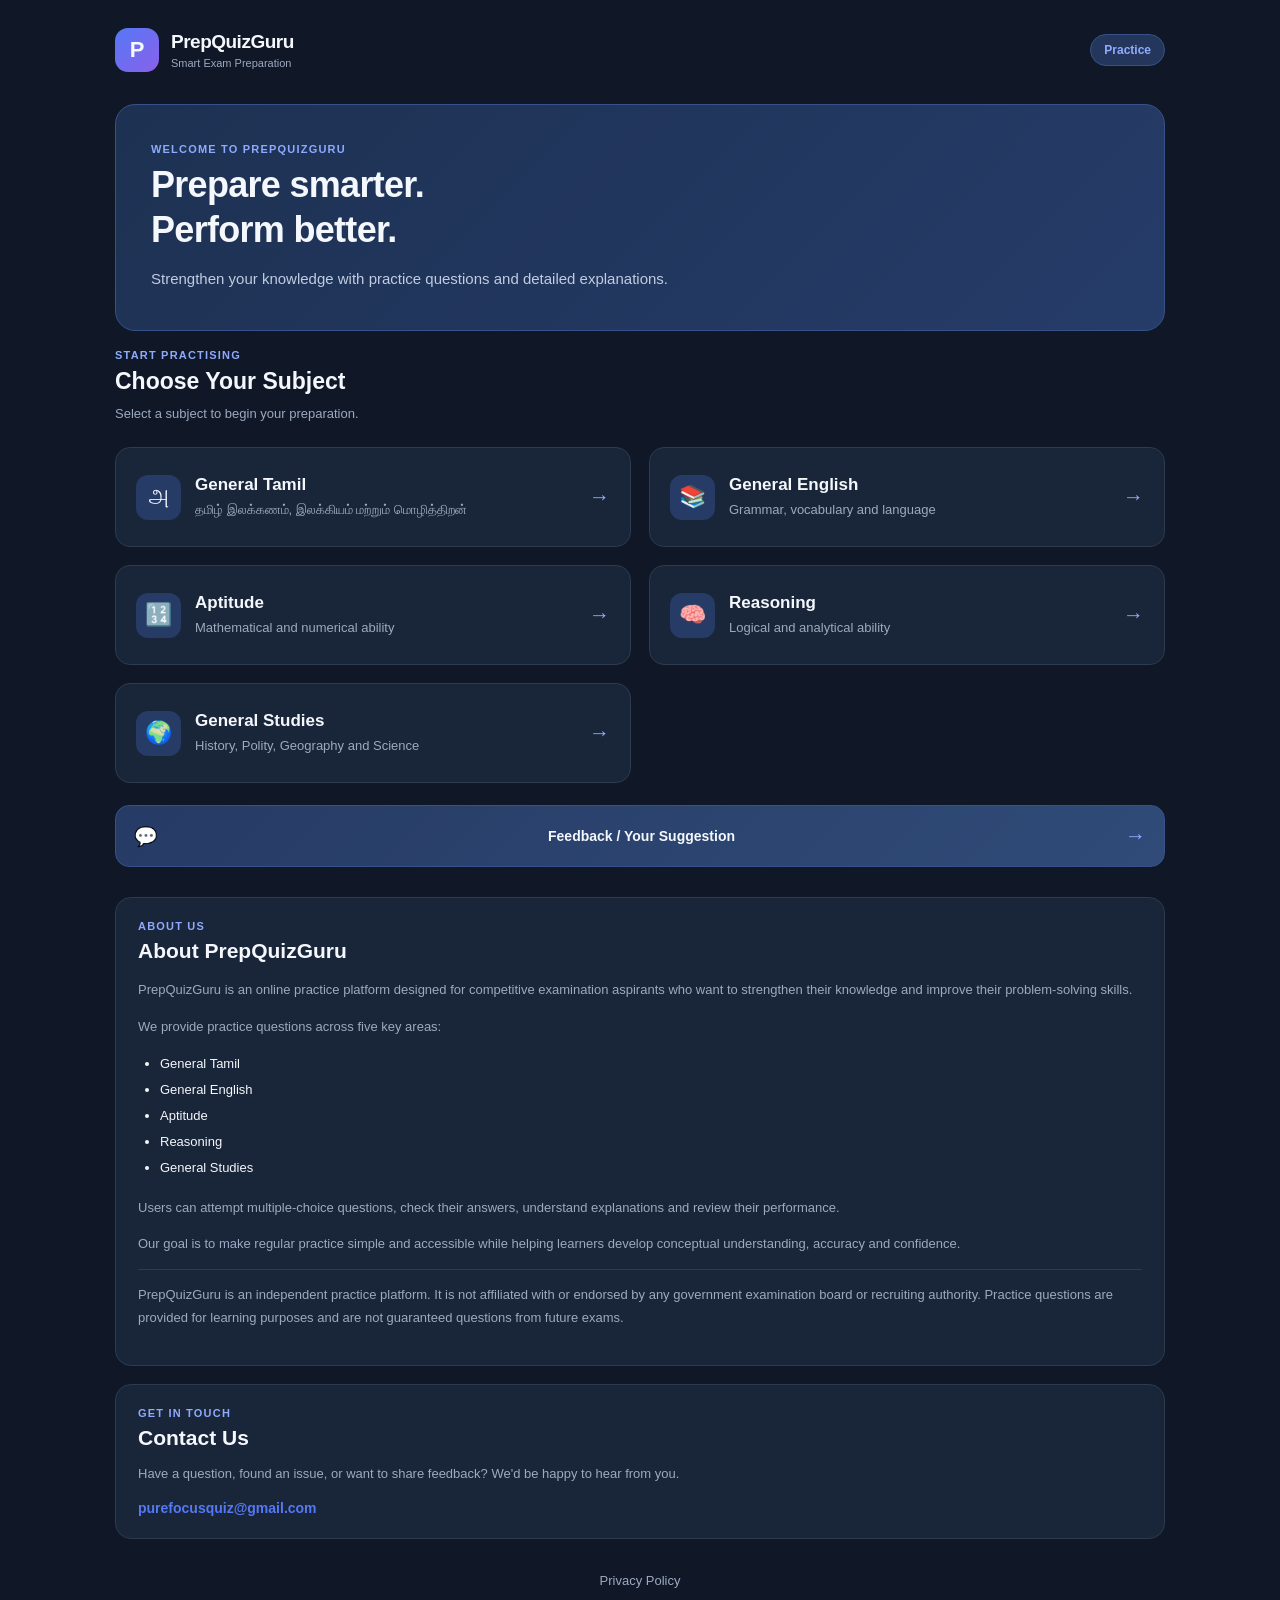
==== commit 346b03b4: "Update index.html" ====
--- a/index.html
+++ b/index.html
@@ -48,21 +48,21 @@
         </section>
 
         <div class="selection-list">
-
-            <button class="selection-card" data-subject="General English">
-                <span class="selection-icon">📚</span>
-                <span class="selection-content">
-                    <strong>General English</strong>
-                    <small>Grammar, vocabulary and language</small>
-                </span>
-                <span class="selection-arrow">→</span>
-            </button>
             
             <button class="selection-card" data-subject="General Tamil">
                 <span class="selection-icon">அ</span>
                 <span class="selection-content">
                     <strong>General Tamil</strong>
                     <small>தமிழ் இலக்கணம், இலக்கியம் மற்றும் மொழித்திறன்</small>
+                </span>
+                <span class="selection-arrow">→</span>
+            </button>
+
+            <button class="selection-card" data-subject="General English">
+                <span class="selection-icon">📚</span>
+                <span class="selection-content">
+                    <strong>General English</strong>
+                    <small>Grammar, vocabulary and language</small>
                 </span>
                 <span class="selection-arrow">→</span>
             </button>
--- a/style.css
+++ b/style.css
@@ -1073,5 +1073,8 @@
 .language-toggle[hidden] {
     display: none;
 }
-
-
+/* Tamil language font support */
+body {
+    font-family: Arial, "Noto Sans Tamil", "Latha", sans-serif;
+}
+
